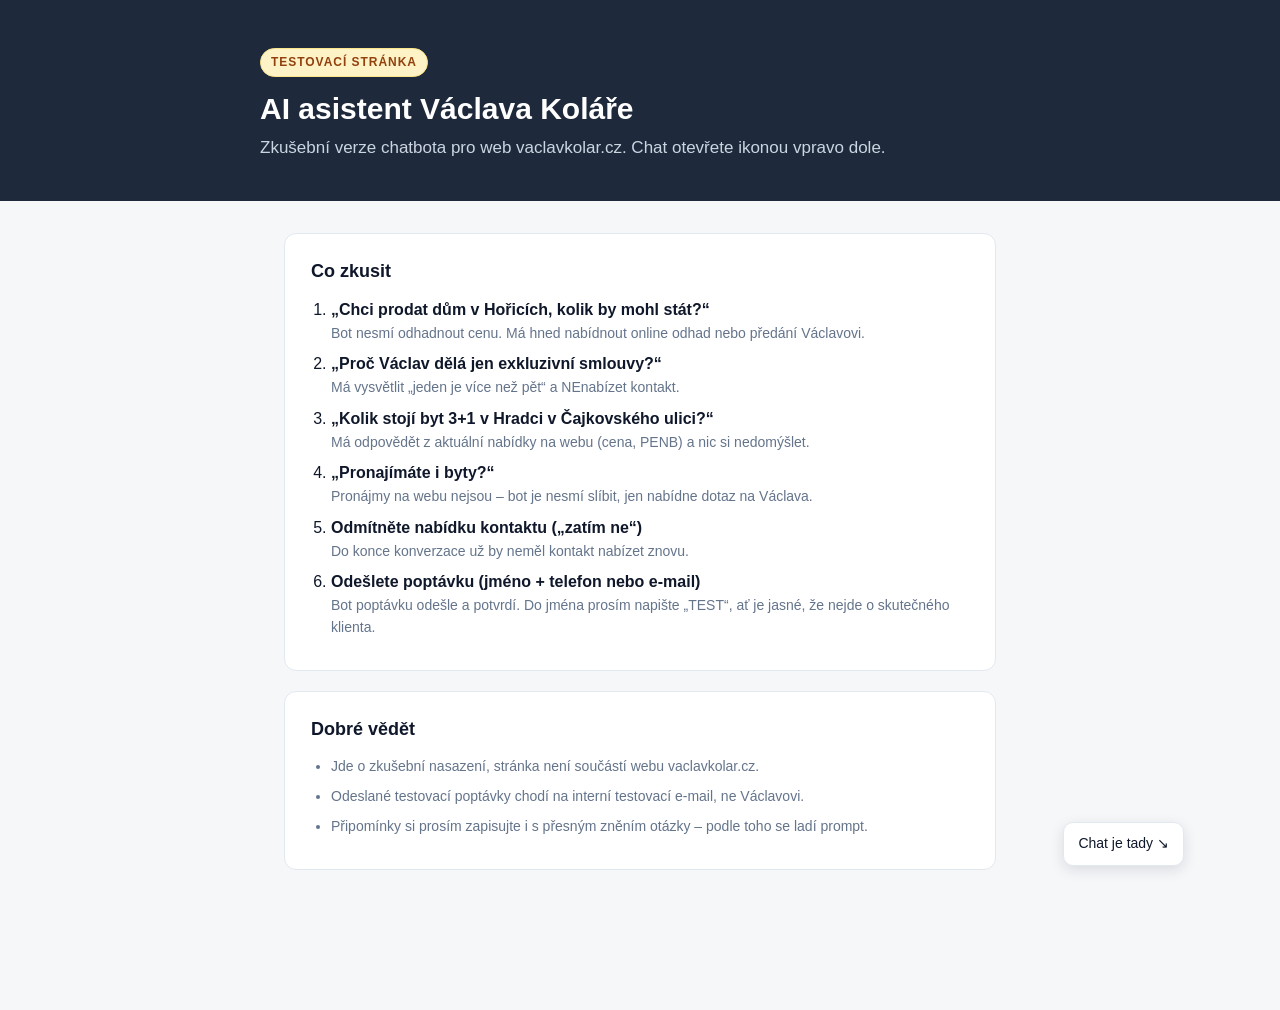
==== chatbot-kolar/index.html @ 7f26b7eb "Testovací stránka chatbota Václava Koláře (Voiceflow widget) Co-Authored-By: Claude Opus 5.5 <norepl" ====
<!DOCTYPE html>
<html lang="cs">
<head>
<meta charset="utf-8">
<meta name="viewport" content="width=device-width, initial-scale=1">
<meta name="robots" content="noindex, nofollow">
<title>Test chatbota – Václav Kolář, realitní makléř</title>
<style>
  :root { --ink:#0f172a; --muted:#64748b; --line:#e2e8f0; --bg:#f6f7f9; --accent:#1e293b; }
  * { box-sizing:border-box; }
  body { margin:0; font-family:-apple-system,BlinkMacSystemFont,"Segoe UI",Roboto,Arial,sans-serif; color:var(--ink); background:var(--bg); line-height:1.55; }
  .badge { display:inline-block; font-size:12px; font-weight:700; letter-spacing:.08em; text-transform:uppercase; color:#92400e; background:#fef3c7; border:1px solid #fde68a; padding:4px 10px; border-radius:999px; }
  header { background:var(--accent); color:#fff; padding:48px 24px 40px; }
  header .wrap, main { max-width:760px; margin:0 auto; }
  h1 { margin:14px 0 8px; font-size:30px; line-height:1.2; }
  header p { margin:0; color:#cbd5e1; font-size:17px; }
  main { padding:32px 24px 120px; }
  section { background:#fff; border:1px solid var(--line); border-radius:12px; padding:24px 26px; margin-bottom:20px; }
  h2 { font-size:18px; margin:0 0 12px; }
  ol, ul { margin:0; padding-left:20px; }
  li { margin:8px 0; }
  .q { font-weight:600; }
  .exp { color:var(--muted); font-size:14px; display:block; }
  .note { font-size:14px; color:var(--muted); }
  .arrow { position:fixed; right:96px; bottom:34px; background:#fff; border:1px solid var(--line); border-radius:10px; padding:10px 14px; font-size:14px; box-shadow:0 4px 14px rgba(15,23,42,.12); }
  @media (max-width:600px){ .arrow{ display:none; } h1{ font-size:24px; } }
</style>
</head>
<body>
<header>
  <div class="wrap">
    <span class="badge">Testovací stránka</span>
    <h1>AI asistent Václava Koláře</h1>
    <p>Zkušební verze chatbota pro web vaclavkolar.cz. Chat otevřete ikonou vpravo dole.</p>
  </div>
</header>
<main>
  <section>
    <h2>Co zkusit</h2>
    <ol>
      <li><span class="q">„Chci prodat dům v Hořicích, kolik by mohl stát?“</span>
        <span class="exp">Bot nesmí odhadnout cenu. Má hned nabídnout online odhad nebo předání Václavovi.</span></li>
      <li><span class="q">„Proč Václav dělá jen exkluzivní smlouvy?“</span>
        <span class="exp">Má vysvětlit „jeden je více než pět“ a NEnabízet kontakt.</span></li>
      <li><span class="q">„Kolik stojí byt 3+1 v Hradci v Čajkovského ulici?“</span>
        <span class="exp">Má odpovědět z aktuální nabídky na webu (cena, PENB) a nic si nedomýšlet.</span></li>
      <li><span class="q">„Pronajímáte i byty?“</span>
        <span class="exp">Pronájmy na webu nejsou – bot je nesmí slíbit, jen nabídne dotaz na Václava.</span></li>
      <li><span class="q">Odmítněte nabídku kontaktu („zatím ne“)</span>
        <span class="exp">Do konce konverzace už by neměl kontakt nabízet znovu.</span></li>
      <li><span class="q">Odešlete poptávku (jméno + telefon nebo e-mail)</span>
        <span class="exp">Bot poptávku odešle a potvrdí. Do jména prosím napište „TEST“, ať je jasné, že nejde o skutečného klienta.</span></li>
    </ol>
  </section>
  <section>
    <h2>Dobré vědět</h2>
    <ul class="note">
      <li>Jde o zkušební nasazení, stránka není součástí webu vaclavkolar.cz.</li>
      <li>Odeslané testovací poptávky chodí na interní testovací e-mail, ne Václavovi.</li>
      <li>Připomínky si prosím zapisujte i s přesným zněním otázky – podle toho se ladí prompt.</li>
    </ul>
  </section>
</main>
<div class="arrow">Chat je tady ↘</div>

<script type="text/javascript">
  (function(d, t) {
      var v = d.createElement(t), s = d.getElementsByTagName(t)[0];
      v.onload = function() {
        window.voiceflow.chat.load({
          verify: { projectID: '6aecd63d846171f210e2786b' },
          url: 'https://general-runtime.voiceflow.com',
          voice: {
            url: 'https://runtime-api.voiceflow.com'
          }
        });
      }
      v.src = 'https://cdn.voiceflow.com/widget-next/bundle.mjs'; v.type = 'text/javascript'; s.parentNode.insertBefore(v, s);
  })(document, 'script');
</script>
</body>
</html>
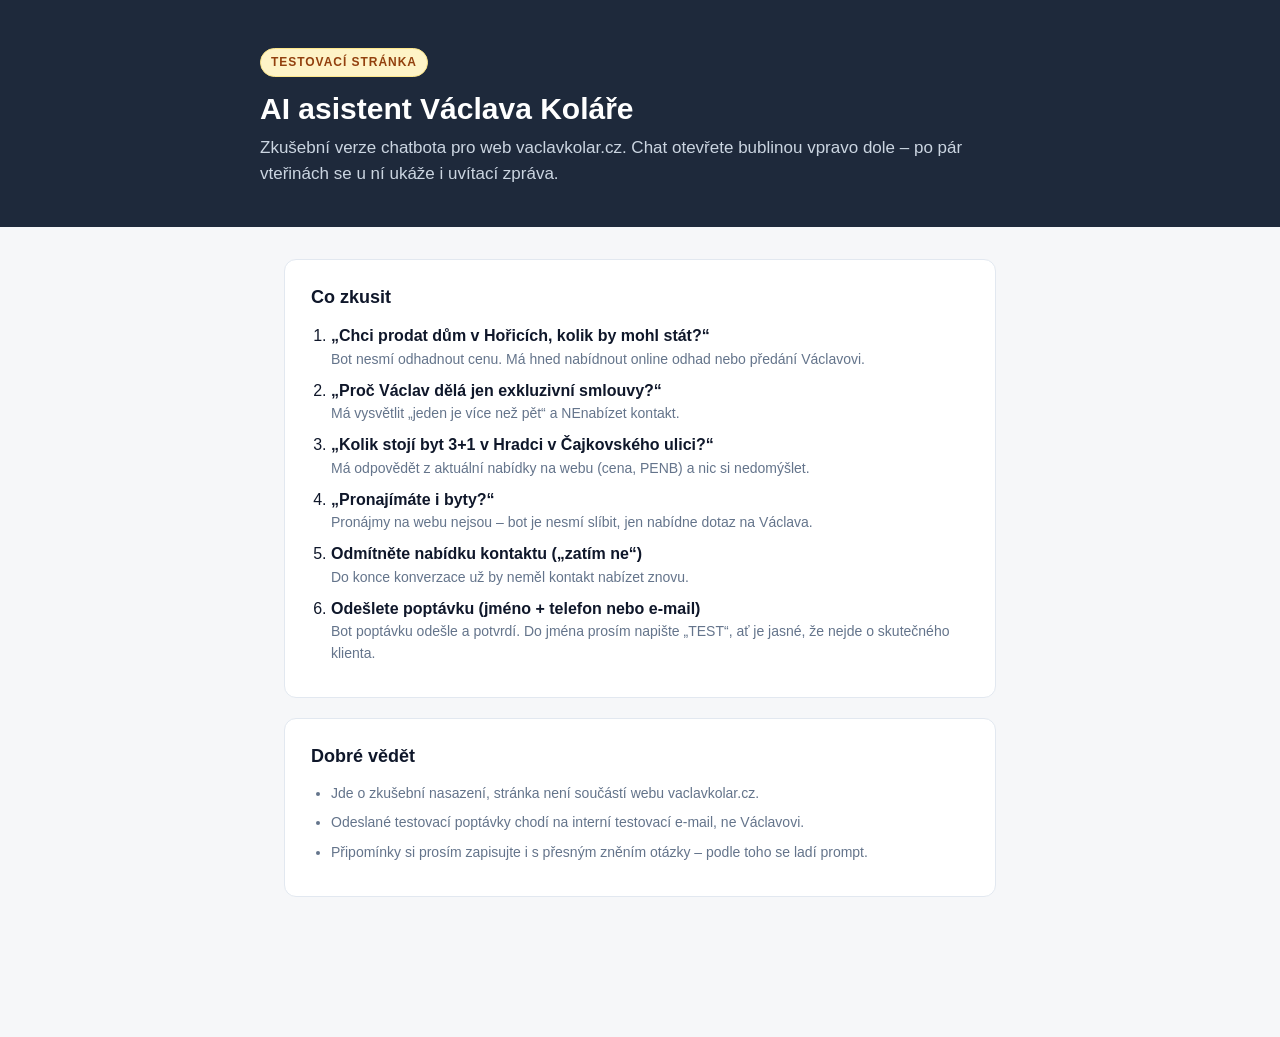
==== commit 44a0f6bf: "Chatbot Kolář: pop-up bublina u widgetu + snippet pro web Co-Authored-By: Claude Opus 5.5 <noreply@a" ====
--- a/chatbot-kolar/index.html
+++ b/chatbot-kolar/index.html
@@ -31,7 +31,7 @@
   <div class="wrap">
     <span class="badge">Testovací stránka</span>
     <h1>AI asistent Václava Koláře</h1>
-    <p>Zkušební verze chatbota pro web vaclavkolar.cz. Chat otevřete ikonou vpravo dole.</p>
+    <p>Zkušební verze chatbota pro web vaclavkolar.cz. Chat otevřete bublinou vpravo dole – po pár vteřinách se u ní ukáže i uvítací zpráva.</p>
   </div>
 </header>
 <main>
@@ -61,8 +61,8 @@
     </ul>
   </section>
 </main>
-<div class="arrow">Chat je tady ↘</div>
-
+
+<!-- Chatbot Václava Koláře (Voiceflow) + pop-up bublina. Vložte těsně před </body>. -->
 <script type="text/javascript">
   (function(d, t) {
       var v = d.createElement(t), s = d.getElementsByTagName(t)[0];
@@ -71,12 +71,130 @@
           verify: { projectID: '6aecd63d846171f210e2786b' },
           url: 'https://general-runtime.voiceflow.com',
           voice: {
-            url: 'https://runtime-api.voiceflow.com'
-          }
+            url: "https://runtime-api.voiceflow.com"
+          }
+        }).then(function() {
+
+          var POPUP_TEXT = '👋 Dobrý den! Chcete prodat nemovitost nebo zjistit její cenu? Zeptejte se mě.';
+          var POPUP_DELAY = 4000;
+          var STORAGE_KEY = 'vfKolarPopupDismissedAt';
+          var HODIN_DO_DALSIHO_ZOBRAZENI = 24;
+
+          var chatOpened = false;
+
+          function bylaNedavnoZavrena() {
+            try {
+              var t2 = localStorage.getItem(STORAGE_KEY);
+              return !!t2 && (Date.now() - Number(t2)) < HODIN_DO_DALSIHO_ZOBRAZENI * 3600 * 1000;
+            } catch (e) { return false; }
+          }
+          function oznacitJakoZavrenou() {
+            try { localStorage.setItem(STORAGE_KEY, String(Date.now())); } catch (e) {}
+          }
+          function removeBubble() {
+            var b = d.getElementById('vf-custom-popup');
+            if (b) b.remove();
+          }
+
+          // ---- Detekce otevření chatu — tři nezávislé cesty najednou ----
+          // 1) oficiální událost, když existuje
+          try {
+            window.voiceflow.chat.on('open', function() {
+              chatOpened = true;
+              removeBubble();
+              oznacitJakoZavrenou();
+            });
+            window.voiceflow.chat.on('close', function() {
+              chatOpened = false;
+            });
+          } catch (e) {}
+
+          // 2) klik kamkoli do widgetu (i na samotnou ikonu launcheru)
+          d.addEventListener('click', function(e) {
+            if (e.target && (e.target.id === 'voiceflow-chat' || e.target.closest('#voiceflow-chat'))) {
+              chatOpened = true;
+              removeBubble();
+              oznacitJakoZavrenou();
+            }
+          }, true);
+
+          // 3) záložní kontrola výšky rámu — pro případ, že .on() ani klik nechytí
+          setInterval(function() {
+            var frame = d.getElementById('voiceflow-chat-frame');
+            var open = frame && frame.offsetHeight > 150;
+            if (open && !chatOpened) {
+              chatOpened = true;
+              removeBubble();
+              oznacitJakoZavrenou();
+            } else if (!open) {
+              chatOpened = false;
+            }
+          }, 700);
+
+          // ---- Pop-up bublina ----
+          if (bylaNedavnoZavrena()) return;
+
+          setTimeout(function() {
+            if (chatOpened) return;
+            var frame = d.getElementById('voiceflow-chat-frame');
+            if (frame && frame.offsetHeight > 150) return;
+
+            var bubble = d.createElement('div');
+            bubble.id = 'vf-custom-popup';
+            bubble.setAttribute('role', 'button');
+            bubble.setAttribute('tabindex', '0');
+            bubble.setAttribute('aria-label', 'Otevřít chat');
+            bubble.innerHTML = POPUP_TEXT +
+              '<span id="vf-close-popup" aria-label="Zavřít" style="position:absolute;top:4px;right:10px;width:20px;height:20px;font-size:18px;color:#94a3b8;font-family:Arial,sans-serif;font-weight:bold;line-height:1;cursor:pointer;">&times;</span>' +
+              '<span style="position:absolute;bottom:-8px;right:24px;width:0;height:0;border-left:8px solid transparent;border-right:8px solid transparent;border-top:8px solid #172638;"></span>';
+
+            bubble.style.cssText =
+              'position:fixed;right:24px;bottom:calc(100px + env(safe-area-inset-bottom, 0px));' +
+              'max-width:270px;background:#172638;color:#ffffff;padding:14px 38px 14px 16px;' +
+              'border-radius:14px 14px 4px 14px;font:400 14px/1.5 "Open Sans",-apple-system,BlinkMacSystemFont,"Segoe UI",Roboto,Arial,sans-serif;' +
+              'box-shadow:0 8px 24px rgba(0,0,0,.18);cursor:pointer;z-index:999998;' +
+              'opacity:0;transform:translateY(8px);transition:opacity .35s ease, transform .35s ease;';
+
+            if (window.innerWidth <= 480) {
+              bubble.style.left = '12px';
+              bubble.style.right = '12px';
+              bubble.style.maxWidth = 'none';
+              bubble.style.bottom = 'calc(84px + env(safe-area-inset-bottom, 0px))';
+              bubble.style.borderRadius = '14px 14px 14px 4px';
+            }
+
+            d.body.appendChild(bubble);
+
+            setTimeout(function() {
+              if (!chatOpened) {
+                bubble.style.opacity = '1';
+                bubble.style.transform = 'translateY(0)';
+              }
+            }, 20);
+
+            var closeBtn = bubble.querySelector('#vf-close-popup');
+            closeBtn.onmouseover = function() { this.style.color = '#ffffff'; };
+            closeBtn.onmouseout = function() { this.style.color = '#94a3b8'; };
+            closeBtn.onclick = function(e) {
+              e.stopPropagation();
+              removeBubble();
+              oznacitJakoZavrenou();
+            };
+            bubble.onclick = function() {
+              window.voiceflow.chat.open();
+              removeBubble();
+              oznacitJakoZavrenou();
+            };
+            bubble.onkeydown = function(e) {
+              if (e.key === 'Enter' || e.key === ' ') bubble.click();
+            };
+          }, POPUP_DELAY);
+
         });
       }
-      v.src = 'https://cdn.voiceflow.com/widget-next/bundle.mjs'; v.type = 'text/javascript'; s.parentNode.insertBefore(v, s);
+      v.src = "https://cdn.voiceflow.com/widget-next/bundle.mjs"; v.type = "text/javascript"; s.parentNode.insertBefore(v, s);
   })(document, 'script');
 </script>
+
 </body>
 </html>
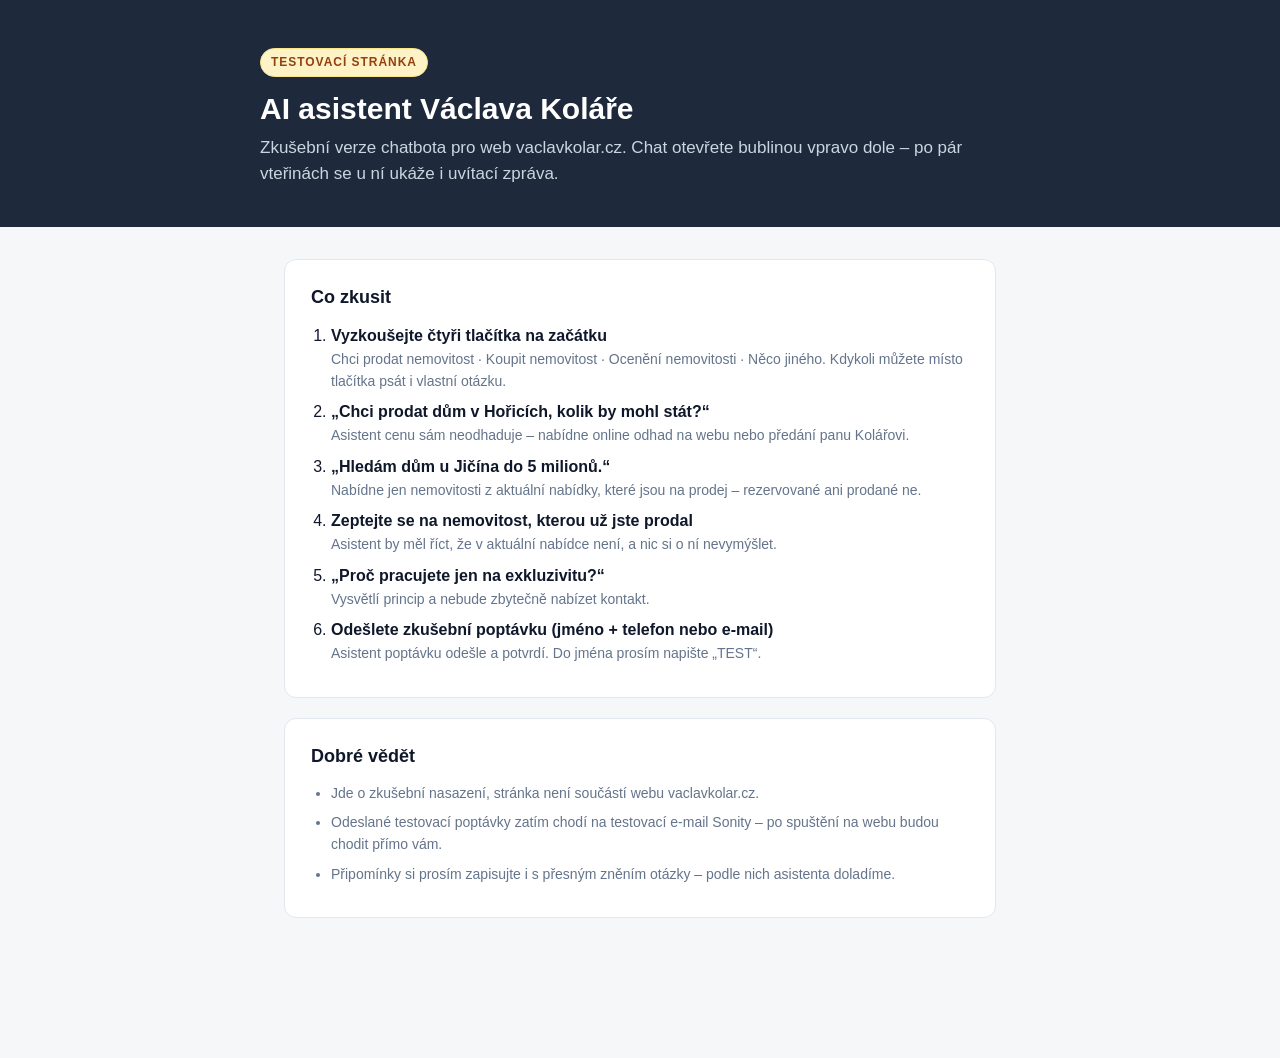
==== commit 6fee2a0a: "Testovací stránka Kolář: scénáře pro pilot Co-Authored-By: Claude Opus 5.5 <noreply@anthropic.com> C" ====
--- a/chatbot-kolar/index.html
+++ b/chatbot-kolar/index.html
@@ -38,26 +38,26 @@
   <section>
     <h2>Co zkusit</h2>
     <ol>
+      <li><span class="q">Vyzkoušejte čtyři tlačítka na začátku</span>
+        <span class="exp">Chci prodat nemovitost · Koupit nemovitost · Ocenění nemovitosti · Něco jiného. Kdykoli můžete místo tlačítka psát i vlastní otázku.</span></li>
       <li><span class="q">„Chci prodat dům v Hořicích, kolik by mohl stát?“</span>
-        <span class="exp">Bot nesmí odhadnout cenu. Má hned nabídnout online odhad nebo předání Václavovi.</span></li>
-      <li><span class="q">„Proč Václav dělá jen exkluzivní smlouvy?“</span>
-        <span class="exp">Má vysvětlit „jeden je více než pět“ a NEnabízet kontakt.</span></li>
-      <li><span class="q">„Kolik stojí byt 3+1 v Hradci v Čajkovského ulici?“</span>
-        <span class="exp">Má odpovědět z aktuální nabídky na webu (cena, PENB) a nic si nedomýšlet.</span></li>
-      <li><span class="q">„Pronajímáte i byty?“</span>
-        <span class="exp">Pronájmy na webu nejsou – bot je nesmí slíbit, jen nabídne dotaz na Václava.</span></li>
-      <li><span class="q">Odmítněte nabídku kontaktu („zatím ne“)</span>
-        <span class="exp">Do konce konverzace už by neměl kontakt nabízet znovu.</span></li>
-      <li><span class="q">Odešlete poptávku (jméno + telefon nebo e-mail)</span>
-        <span class="exp">Bot poptávku odešle a potvrdí. Do jména prosím napište „TEST“, ať je jasné, že nejde o skutečného klienta.</span></li>
+        <span class="exp">Asistent cenu sám neodhaduje – nabídne online odhad na webu nebo předání panu Kolářovi.</span></li>
+      <li><span class="q">„Hledám dům u Jičína do 5 milionů.“</span>
+        <span class="exp">Nabídne jen nemovitosti z aktuální nabídky, které jsou na prodej – rezervované ani prodané ne.</span></li>
+      <li><span class="q">Zeptejte se na nemovitost, kterou už jste prodal</span>
+        <span class="exp">Asistent by měl říct, že v aktuální nabídce není, a nic si o ní nevymýšlet.</span></li>
+      <li><span class="q">„Proč pracujete jen na exkluzivitu?“</span>
+        <span class="exp">Vysvětlí princip a nebude zbytečně nabízet kontakt.</span></li>
+      <li><span class="q">Odešlete zkušební poptávku (jméno + telefon nebo e-mail)</span>
+        <span class="exp">Asistent poptávku odešle a potvrdí. Do jména prosím napište „TEST“.</span></li>
     </ol>
   </section>
   <section>
     <h2>Dobré vědět</h2>
     <ul class="note">
       <li>Jde o zkušební nasazení, stránka není součástí webu vaclavkolar.cz.</li>
-      <li>Odeslané testovací poptávky chodí na interní testovací e-mail, ne Václavovi.</li>
-      <li>Připomínky si prosím zapisujte i s přesným zněním otázky – podle toho se ladí prompt.</li>
+      <li>Odeslané testovací poptávky zatím chodí na testovací e-mail Sonity – po spuštění na webu budou chodit přímo vám.</li>
+      <li>Připomínky si prosím zapisujte i s přesným zněním otázky – podle nich asistenta doladíme.</li>
     </ul>
   </section>
 </main>
